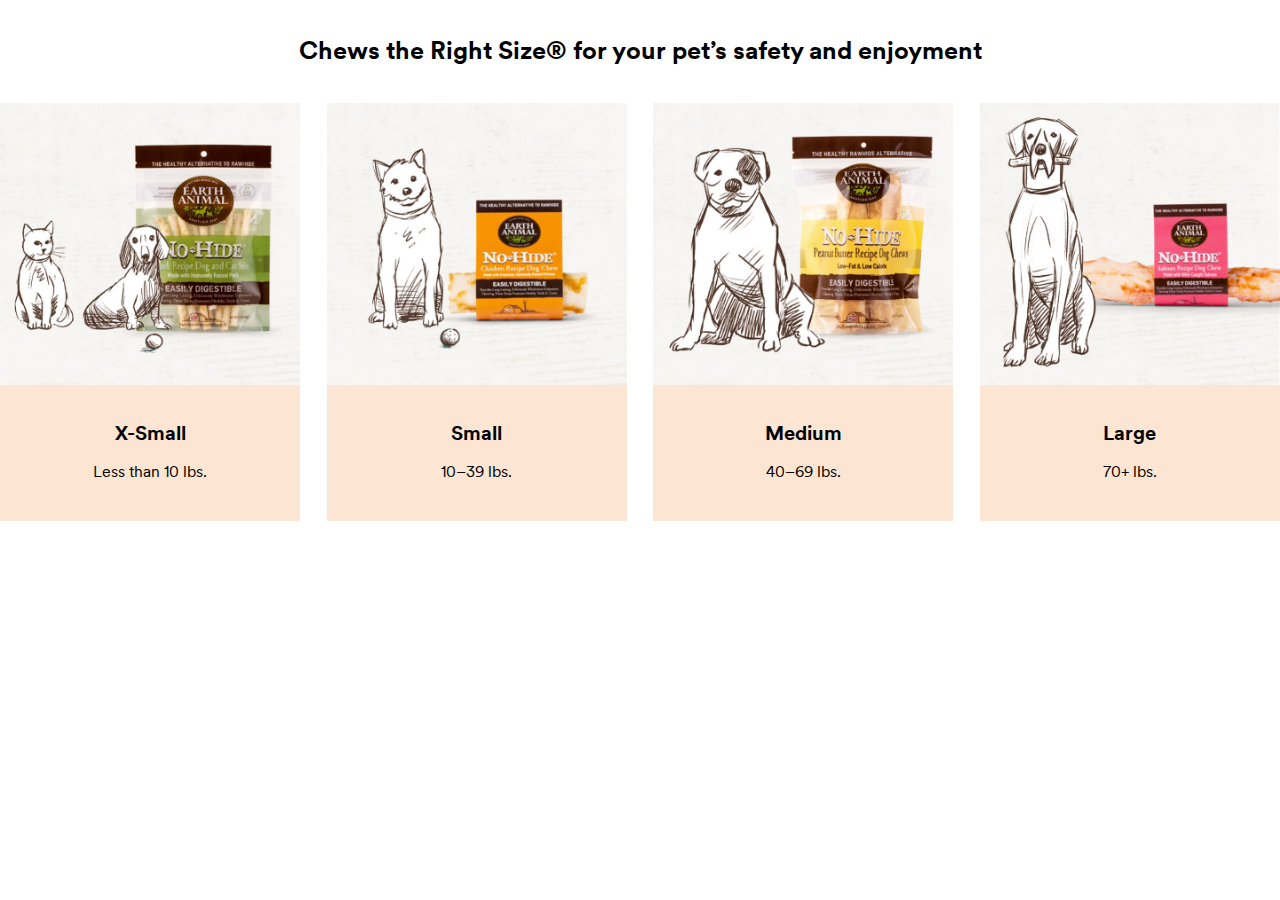
==== index.html @ 5b6c7db3 "Size section completed" ====
<!DOCTYPE html>
<html lang="en">
<head>
    <meta charset="UTF-8">
    <meta http-equiv="X-UA-Compatible" content="IE=edge">
    <meta name="viewport" content="width=device-width, initial-scale=1.0">
    <meta name="description" content="Shop Earth Animal at Petco for wholesome, long-lasting and tasty no-hide chews made with six simple ingredients plus sustainably sourced protein.  ">
    <title>Earth Animal | Petco </title>
    <link rel="stylesheet" href="base.css">

</head>
<body>
    <!-- Page wrapper start -->
    <div class="earth-animal">
        <!-- Sizes - Section 2 -->
        <div class="earth-animal__sizes">
            <div class="earth-animal__section-title">
                <h2>Chews the Right Size® for your pet’s safety and enjoyment  </h2>
            </div>
            <div class="earth-animal__sizes--content custom-container">
                <div class="earth-animal__sizes--content-wrapper flex-box">
                    <!-- Size 01 -->
                    <div class="sizes__single-item">
                        <div class="sizes__single-item--img">
                            <img src="img/petco-earth-animal-sizes1.jpg" alt="Dog and cat icon next to a bag of Earth Animal no-hide chews.">
                        </div>
                        <div class="sizes__single-item--text">
                            <h2>X-Small </h2>
                            <p>Less than 10 lbs.  </p>
                        </div>
                    </div>
                    <!-- Size 02 -->
                    <div class="sizes__single-item">
                        <div class="sizes__single-item--img">
                            <img src="img/petco-earth-animal-sizes2.jpg" alt="Small-sized dog icon next to a bag of Earth Animal no-hide chews.">
                        </div>
                        <div class="sizes__single-item--text">
                            <h2>Small </h2>
                            <p>10–39 lbs.  </p>
                        </div>
                    </div>
                    <!-- Size 03 -->
                    <div class="sizes__single-item">
                        <div class="sizes__single-item--img">
                            <img src="img/petco-earth-animal-sizes3.jpg" alt="Medium-sized dog icon next to a bag of Earth Animal no-hide chews.">
                        </div>
                        <div class="sizes__single-item--text">
                            <h2>Medium </h2>
                            <p>40–69 lbs.  </p>
                        </div>
                    </div>
                    <!-- Size 04 -->
                    <div class="sizes__single-item">
                        <div class="sizes__single-item--img">
                            <img src="img/petco-earth-animal-sizes4.jpg" alt="Large-sized dog icon with a chew in their mouth next to a bag of Earth Animal no-hide chews.">
                        </div>
                        <div class="sizes__single-item--text">
                            <h2>Large </h2>
                            <p>70+ lbs. </p>
                        </div>
                    </div>
                </div>
            </div>
        </div>
    </div>
</body>
</html>
---- base.css ----
@import "common.css";
@import "custom.css";
@import "font.css";

@import "responsive.css";
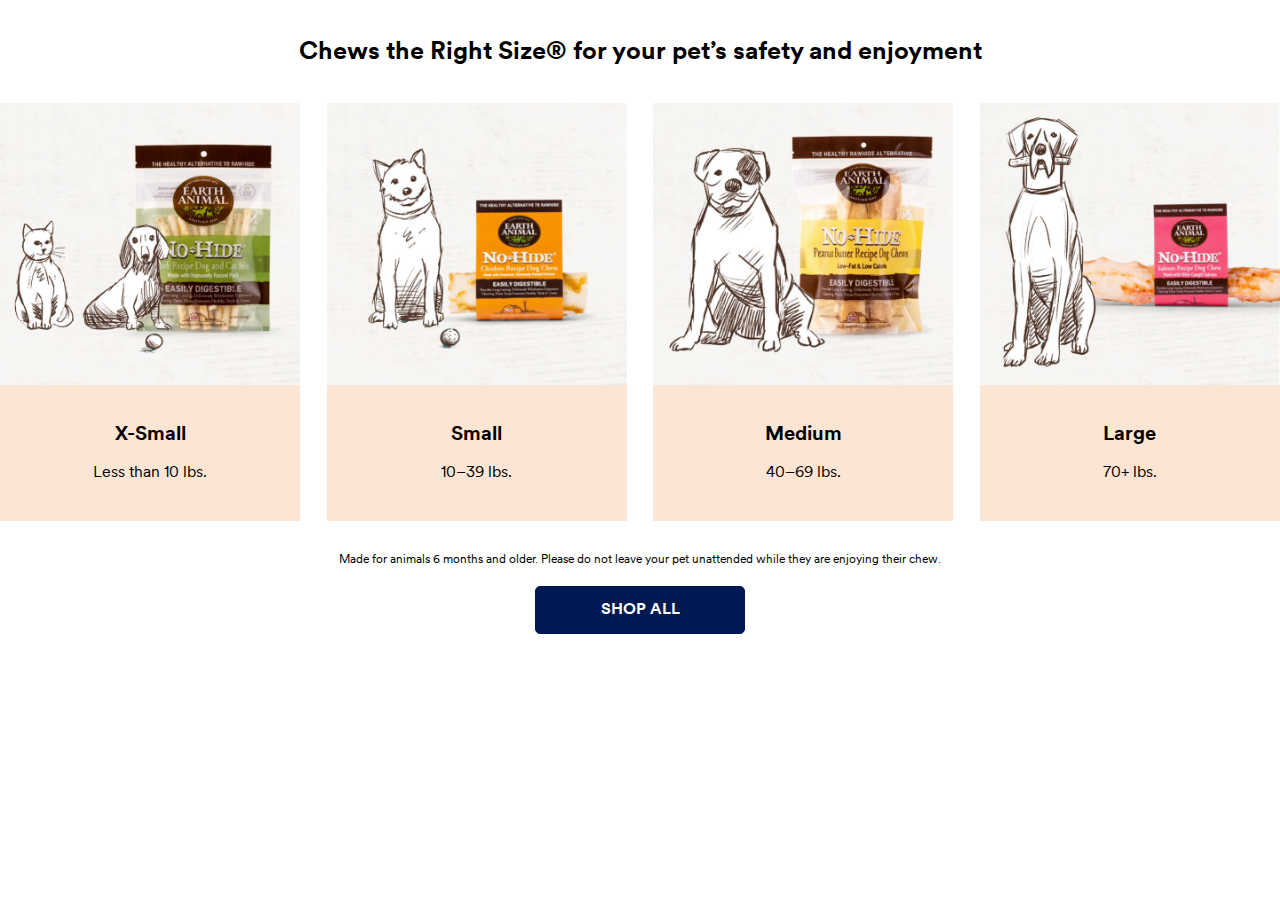
==== commit fbfa1f48: "Size description & cta" ====
--- a/index.html
+++ b/index.html
@@ -25,7 +25,7 @@
                             <img src="img/petco-earth-animal-sizes1.jpg" alt="Dog and cat icon next to a bag of Earth Animal no-hide chews.">
                         </div>
                         <div class="sizes__single-item--text">
-                            <h2>X-Small </h2>
+                            <h3>X-Small </h3>
                             <p>Less than 10 lbs.  </p>
                         </div>
                     </div>
@@ -35,7 +35,7 @@
                             <img src="img/petco-earth-animal-sizes2.jpg" alt="Small-sized dog icon next to a bag of Earth Animal no-hide chews.">
                         </div>
                         <div class="sizes__single-item--text">
-                            <h2>Small </h2>
+                            <h3>Small </h3>
                             <p>10–39 lbs.  </p>
                         </div>
                     </div>
@@ -45,7 +45,7 @@
                             <img src="img/petco-earth-animal-sizes3.jpg" alt="Medium-sized dog icon next to a bag of Earth Animal no-hide chews.">
                         </div>
                         <div class="sizes__single-item--text">
-                            <h2>Medium </h2>
+                            <h3>Medium </h3>
                             <p>40–69 lbs.  </p>
                         </div>
                     </div>
@@ -55,12 +55,18 @@
                             <img src="img/petco-earth-animal-sizes4.jpg" alt="Large-sized dog icon with a chew in their mouth next to a bag of Earth Animal no-hide chews.">
                         </div>
                         <div class="sizes__single-item--text">
-                            <h2>Large </h2>
+                            <h3>Large </h3>
                             <p>70+ lbs. </p>
                         </div>
                     </div>
                 </div>
             </div>
+            <div class="sizes__description">
+                <p>Made for animals 6 months and older. Please do not leave your pet unattended while they are enjoying their chew.</p>
+            </div>
+            <div class="sizes__cta cta-box">
+                <a href="">Shop All</a>
+            </div>
         </div>
     </div>
 </body>
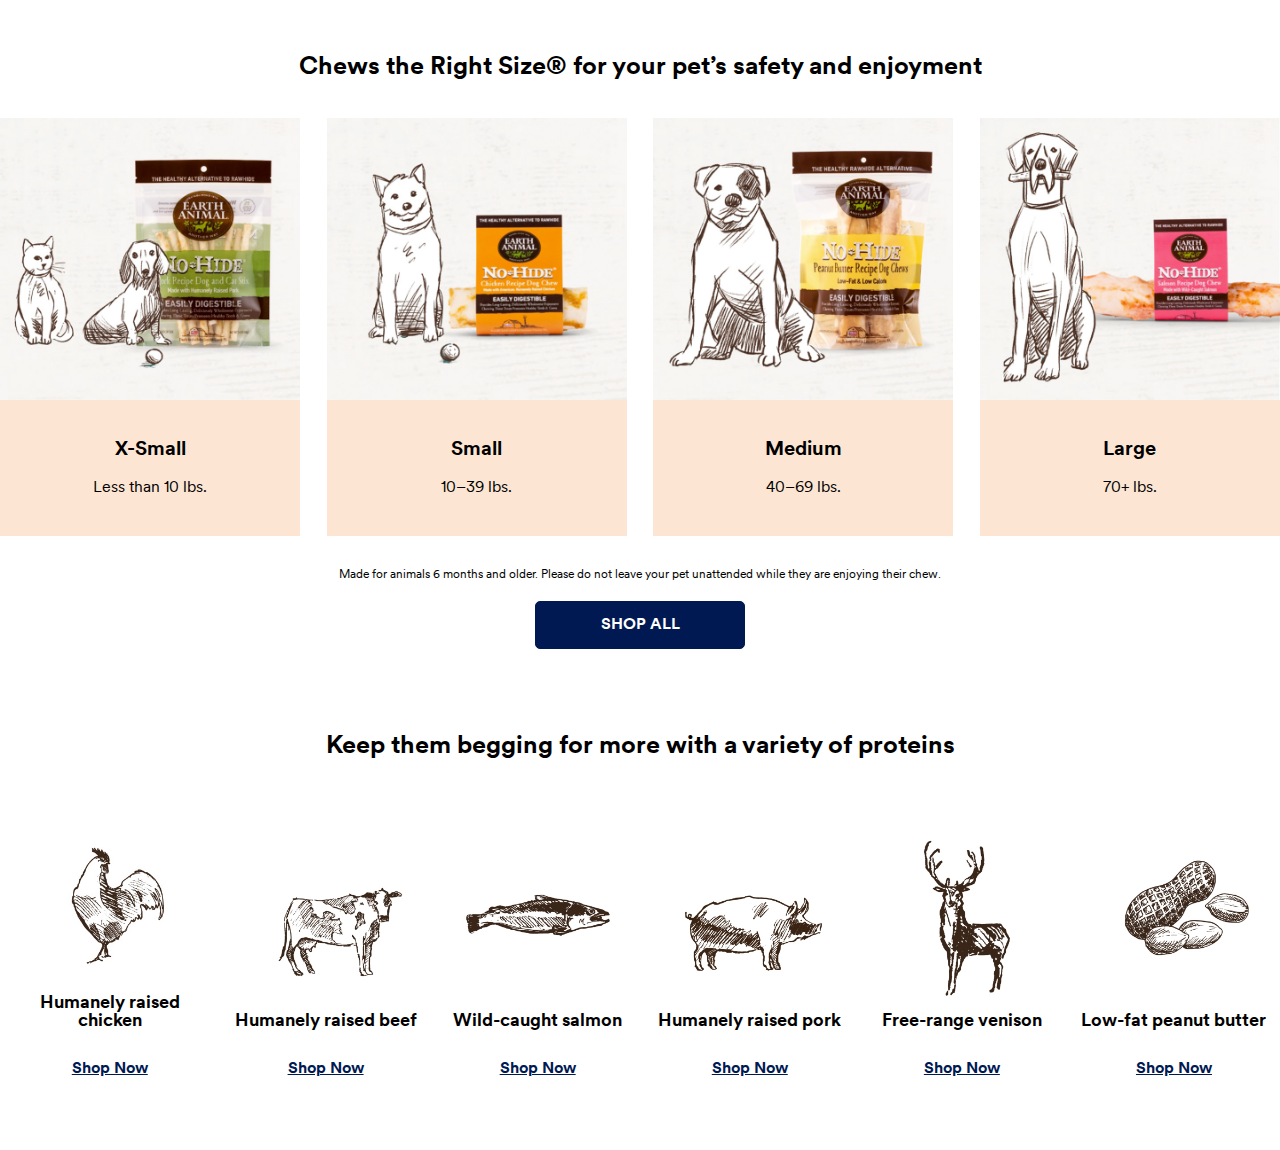
==== commit 87962b1d: "Variety Proteins" ====
--- a/index.html
+++ b/index.html
@@ -13,7 +13,7 @@
     <!-- Page wrapper start -->
     <div class="earth-animal">
         <!-- Sizes - Section 2 -->
-        <div class="earth-animal__sizes">
+        <div class="earth-animal__sizes section-padding30">
             <div class="earth-animal__section-title">
                 <h2>Chews the Right Size® for your pet’s safety and enjoyment  </h2>
             </div>
@@ -68,6 +68,89 @@
                 <a href="">Shop All</a>
             </div>
         </div>
+
+        <!-- Variety proteins -->
+        <div class="earth-animal__variety-proteins section-padding30">
+            <div class="earth-animal__section-title">
+                <h2>Keep them begging for more with a variety of proteins </h2>
+            </div>
+            <div class="variety-proteins__content custom-container">
+                <div class="variety-proteins__content--wrapper flex-box">
+                    <!-- Item 01 -->
+                    <div class="variety-proteins__single-item">
+                        <a href="">
+                            <div class="variety-proteins__single-item--img">
+                                <img src="img/petco-earth-animal-variety1.jpg" alt="Chicken icon.">
+                            </div>
+                            <div class="variety-proteins__single-item--text">
+                                <h3>Humanely raised chicken </h3>
+                                <div class="cta-underline">Shop Now</div>
+                            </div>
+                        </a>
+                    </div>
+                    <!-- Item 02 -->
+                    <div class="variety-proteins__single-item">
+                        <a href="">
+                            <div class="variety-proteins__single-item--img">
+                                <img src="img/petco-earth-animal-variety2.jpg" alt="Cow icon.">
+                            </div>
+                            <div class="variety-proteins__single-item--text">
+                                <h3>Humanely raised beef </h3>
+                                <div class="cta-underline">Shop Now</div>
+                            </div>
+                        </a>
+                    </div>
+                    <!-- Item 03 -->
+                    <div class="variety-proteins__single-item">
+                        <a href="">
+                            <div class="variety-proteins__single-item--img">
+                                <img src="img/petco-earth-animal-variety3.jpg" alt="Fish icon.">
+                            </div>
+                            <div class="variety-proteins__single-item--text">
+                                <h3>Wild-caught salmon </h3>
+                                <div class="cta-underline">Shop Now</div>
+                            </div>
+                        </a>
+                    </div>
+                    <!-- Item 04 -->
+                    <div class="variety-proteins__single-item">
+                        <a href="">
+                            <div class="variety-proteins__single-item--img">
+                                <img src="img/petco-earth-animal-variety4.jpg" alt="Pig icon.">
+                            </div>
+                            <div class="variety-proteins__single-item--text">
+                                <h3>Humanely raised pork </h3>
+                                <div class="cta-underline">Shop Now</div>
+                            </div>
+                        </a>
+                    </div>
+                    <!-- Item 05 -->
+                    <div class="variety-proteins__single-item">
+                        <a href="">
+                            <div class="variety-proteins__single-item--img">
+                                <img src="img/petco-earth-animal-variety5.jpg" alt="Deer icon.">
+                            </div>
+                            <div class="variety-proteins__single-item--text">
+                                <h3>Free-range venison  </h3>
+                                <div class="cta-underline">Shop Now</div>
+                            </div>
+                        </a>
+                    </div>
+                    <!-- Item 06 -->
+                    <div class="variety-proteins__single-item">
+                        <a href="">
+                            <div class="variety-proteins__single-item--img">
+                                <img src="img/petco-earth-animal-variety6.jpg" alt="Peanut shell with peanuts icon.">
+                            </div>
+                            <div class="variety-proteins__single-item--text">
+                                <h3>Low-fat peanut butter </h3>
+                                <div class="cta-underline">Shop Now</div>
+                            </div>
+                        </a>
+                    </div>
+                </div>
+            </div>
+        </div>
     </div>
 </body>
 </html>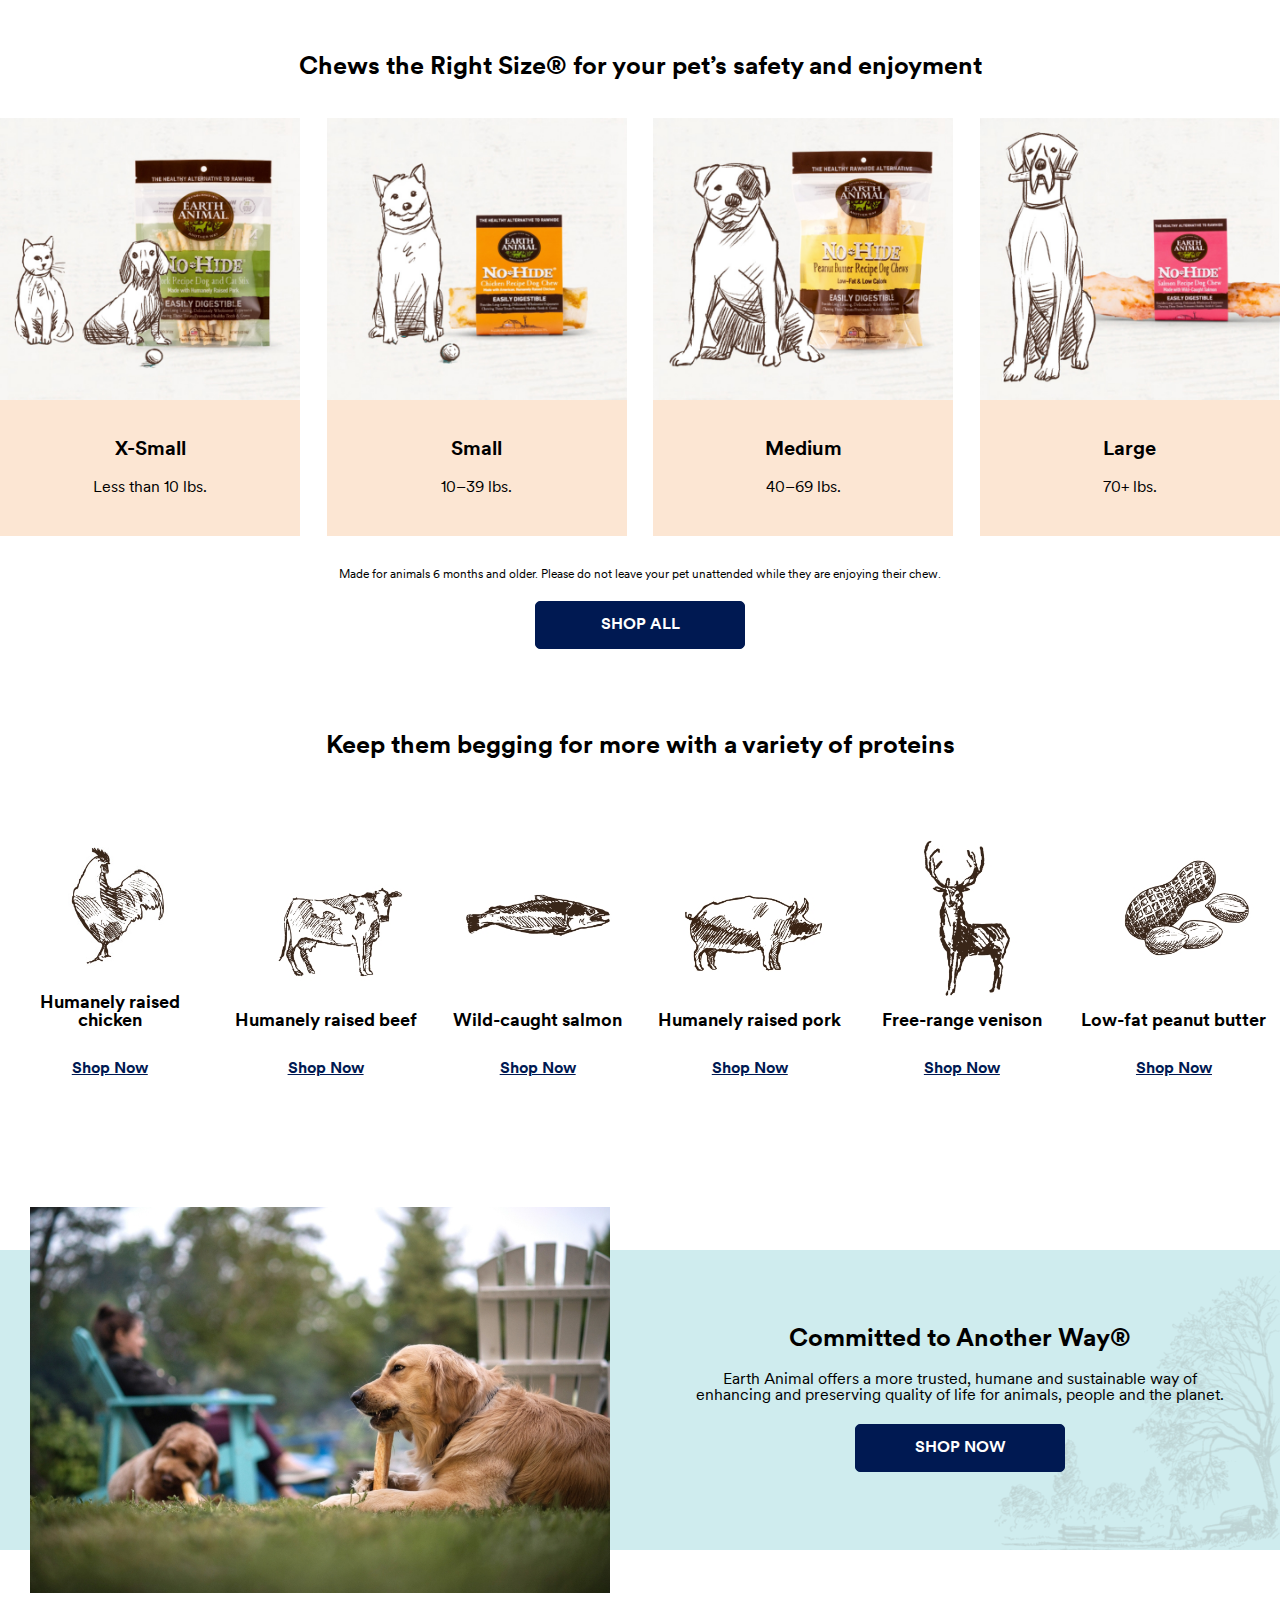
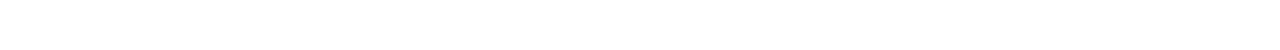
==== commit a2d1bb13: "Bottom hero" ====
--- a/index.html
+++ b/index.html
@@ -13,7 +13,7 @@
     <!-- Page wrapper start -->
     <div class="earth-animal">
         <!-- Sizes - Section 2 -->
-        <div class="earth-animal__sizes section-padding30">
+        <section class="earth-animal__sizes section-padding30">
             <div class="earth-animal__section-title">
                 <h2>Chews the Right Size® for your pet’s safety and enjoyment  </h2>
             </div>
@@ -67,10 +67,10 @@
             <div class="sizes__cta cta-box">
                 <a href="">Shop All</a>
             </div>
-        </div>
+        </section>
 
         <!-- Variety proteins -->
-        <div class="earth-animal__variety-proteins section-padding30">
+        <section class="earth-animal__variety-proteins section-padding30">
             <div class="earth-animal__section-title">
                 <h2>Keep them begging for more with a variety of proteins </h2>
             </div>
@@ -150,7 +150,31 @@
                     </div>
                 </div>
             </div>
-        </div>
+        </section>
+
+        <!-- Bottom Hero -->
+        <section class="bottom-hero container-full">
+            <div class="bottom-hero__bg">
+                <div class="bottom-hero__content">
+                    <div class="bottom-hero__content-wrapper custom-container flex-box">
+                        <div class="bottom-hero__content-wrapper--col">
+                            <div class="bottom-hero__content--img">
+                                <img src="img/citrus-earth-animal-bottom-hero.jpg" alt="A dog laying outside biting on an Earth Animal no-hide chew.">
+                            </div>
+                        </div>
+                        <div class="bottom-hero__content-wrapper--col">
+                            <div class="bottom-hero__content--text">
+                                <h2>Committed to Another Way® </h2>
+                                <p>Earth Animal offers a more trusted, humane and sustainable way of enhancing and preserving quality of life for animals, people and the planet. </p>
+                                <div class="cta-box">
+                                    <a href="">Shop Now</a>
+                                </div>
+                            </div>
+                        </div>
+                    </div>
+                </div>
+            </div>
+        </section>
     </div>
 </body>
 </html>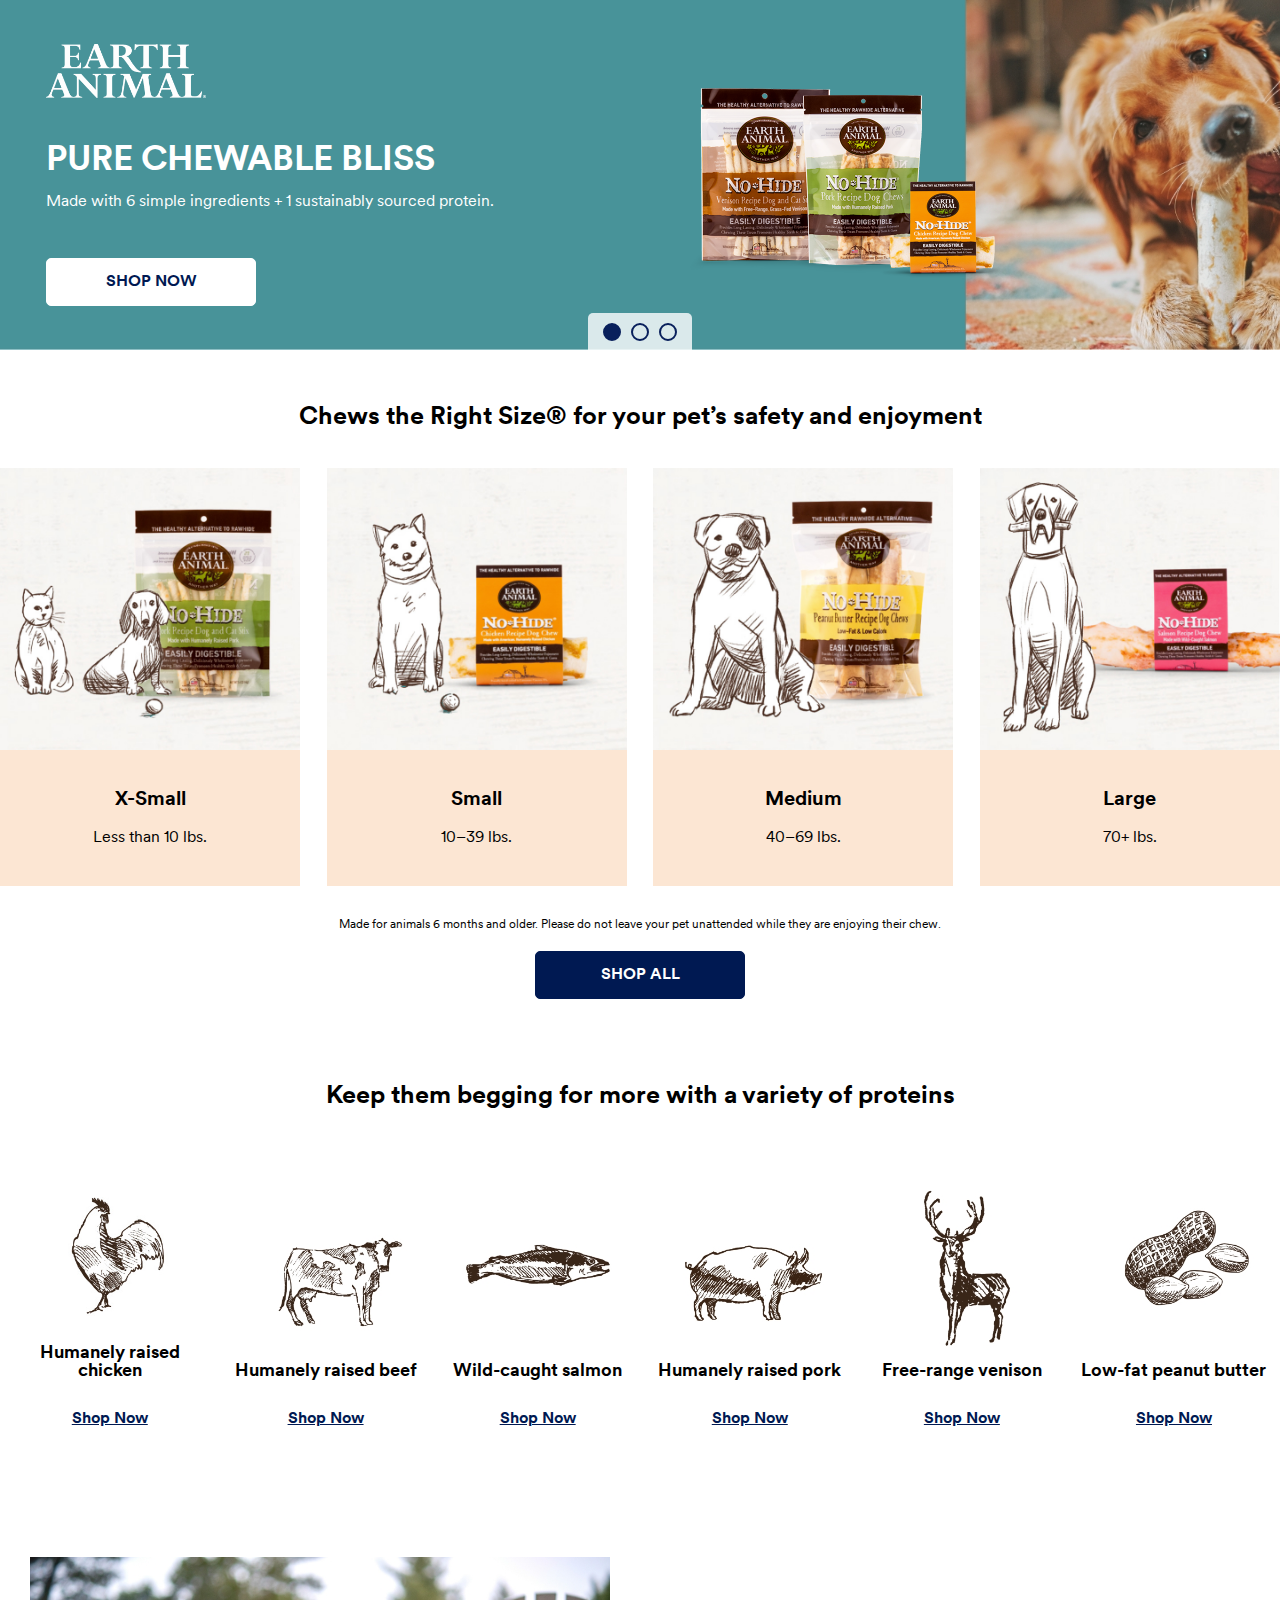
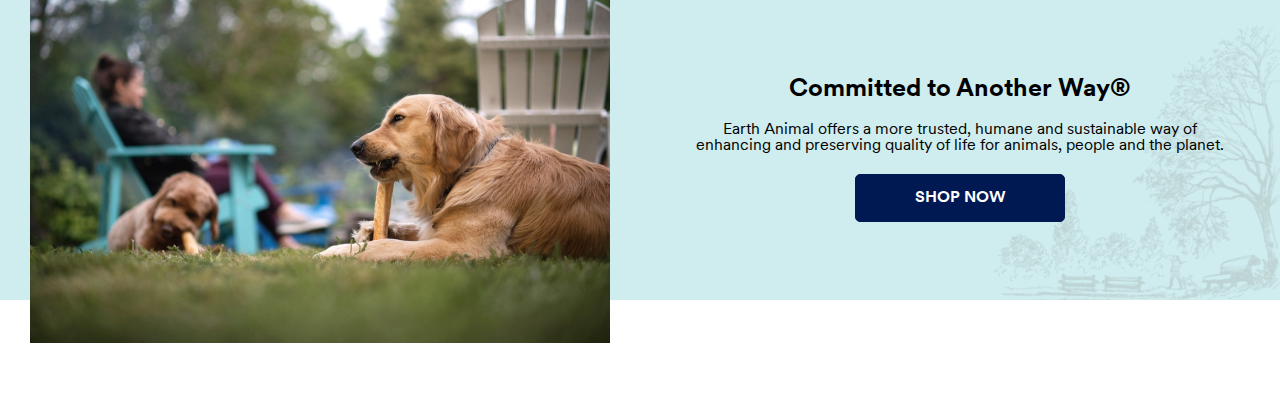
==== commit 207e72d4: "Dev completed" ====
--- a/index.html
+++ b/index.html
@@ -12,6 +12,84 @@
 <body>
     <!-- Page wrapper start -->
     <div class="earth-animal">
+        <!-- POV section -->
+        <section class="citrus_earth_animal_carousel">
+            <div class="citrus_earth_animal_carousel-inner flex-box">
+                <!-- POV 01 -->
+                <div class="citrus_earth_animal_carousel-item pov1" title="Bags of Earth Animal no-hide chews with a dog biting on a chew.">
+                    <div class="custom-container flex-box" title="Bags of Earth Animal no-hide chews with a dog biting on a chew.">
+                        <div class="citrus_earth_animal_carousel-item__col flex-box">
+                            <div class="citrus_earth_animal__pov--logo">
+                                <img src="img/citrus-earth-animal-logo.png" alt="Earth Animal logo.">
+                            </div>
+                            <div class="citrus_earth_animal__pov--text">
+                                <h1>PURE CHEWABLE BLISS </h1>
+                                <p>Made with 6 simple ingredients + 1 sustainably sourced protein. </p>
+                            </div>
+                            <div class="citrus_earth_animal__pov--cta cta-box">
+                                <a href="https://www.petco.com/shop/en/petcostore/brand/earth-animal" manual_cm_sp="sponsoredbrandpage:earthanimal:heropov:1:purechewablebliss:shownow" onclick="clickTrackLink(this);">Shop Now</a>
+                            </div>
+                        </div>
+                        <div class="citrus_earth_animal_carousel-item__col">
+                            <div class="citrus_earth_animal__pov--shots">
+                                <img src="img/petco-earth-animal-pov-product1.png" alt="Bags of Earth Animal no-hide chews with a dog biting on a chew.">
+                            </div>
+                        </div>
+                    </div>
+                </div>
+                <!-- POV 02 -->
+                <div class="citrus_earth_animal_carousel-item pov2" title="A dog outside with a chew in their mouth.">
+                    <div class="custom-container flex-box" title="A dog outside with a chew in their mouth.">
+                        <div class="citrus_earth_animal_carousel-item__col flex-box container-full">
+                            <div class="citrus_earth_animal__pov--logo">
+                                <img src="img/citrus-earth-animal-logo.png" alt="Earth Animal logo.">
+                            </div>
+                            <div class="citrus_earth_animal__pov--text">
+                                <h1>WHOLESOME AND LONG-LASTING CHEWS </h1>
+                                <p>Promote healthy teeth and gums while maintaining high digestibility and nutrition. </p>
+                            </div>
+                            <div class="citrus_earth_animal__pov--cta cta-box">
+                                <a href="https://www.petco.com/shop/en/petcostore/brand/earth-animal" manual_cm_sp="sponsoredbrandpage:earthanimal:heropov:2:wholesomelonglastingchews:shownow" onclick="clickTrackLink(this);">Shop Now</a>
+                            </div>
+                        </div>
+                        <div class="citrus_earth_animal_carousel-item__col">
+                            <div class="citrus_earth_animal__pov--shots" style="opacity: 0;">
+                                <img src="img/petco-earth-animal-pov-product1.png" alt="">
+                            </div>
+                        </div>
+                    </div>
+                </div>
+                <!-- POV 03 -->
+                <div class="citrus_earth_animal_carousel-item pov3" title="A close-up of a chew with a sketch of an open field in the background.">
+                    <div class="custom-container flex-box" title="A close-up of a chew with a sketch of an open field in the background.">
+                        <div class="citrus_earth_animal_carousel-item__col flex-box">
+                            <div class="citrus_earth_animal__pov--logo">
+                                <img src="img/citrus-earth-animal-logo.png" alt="Earth Animal logo.">
+                            </div>
+                            <div class="citrus_earth_animal__pov--text">
+                                <h1>SCRUMPTIOUS STICKS OF GOODNESS </h1>
+                                <p>Mixed, rolled and baked in the USA without any bleach, synthetic chemicals or preservatives.</p>
+                            </div>
+                            <div class="citrus_earth_animal__pov--cta cta-box">
+                                <a href="https://www.petco.com/shop/en/petcostore/brand/earth-animal" manual_cm_sp="sponsoredbrandpage:earthanimal:heropov:3:scrumptioussticks:shownow" onclick="clickTrackLink(this);">Shop Now</a>
+                            </div>
+                        </div>
+                        <div class="citrus_earth_animal_carousel-item__col">
+                            <div class="citrus_earth_animal__pov--shots">
+                                <img src="img/petco-earth-animal-pov-product3.png" alt="A close-up of a chew with a sketch of an open field in the background.">
+                            </div>
+                        </div>
+                    </div>
+                </div>
+            </div>
+            <!-- Next & Prev buttons -->
+            <div class="citrus_earth_animal_carousel-controls">
+                <span class="prev"></span>
+                <span class="next"></span>
+            </div>
+            <div class="citrus_earth_animal_carousel-indicators"></div>
+        </section>
+
         <!-- Sizes - Section 2 -->
         <section class="earth-animal__sizes section-padding30">
             <div class="earth-animal__section-title">
@@ -65,7 +143,7 @@
                 <p>Made for animals 6 months and older. Please do not leave your pet unattended while they are enjoying their chew.</p>
             </div>
             <div class="sizes__cta cta-box">
-                <a href="">Shop All</a>
+                <a href="https://www.petco.com/shop/en/petcostore/brand/earth-animal" manual_cm_sp="sponsoredbrandpage:earthanimal:sizeguide:1:chewstherightsize:shopall" onclick="clickTrackLink(this);">Shop All</a>
             </div>
         </section>
 
@@ -78,7 +156,7 @@
                 <div class="variety-proteins__content--wrapper flex-box">
                     <!-- Item 01 -->
                     <div class="variety-proteins__single-item">
-                        <a href="">
+                        <a href="https://www.petco.com/shop/en/petcostore/brand/earth-animal#facet:375566710410599107101110&productBeginIndex:0&orderBy:&pageView:grid&minPrice:&maxPrice:&pageSize:&" manual_cm_sp="sponsoredbrandpage:earthanimal:varietyofproteins:1:humanelyraisedchicken:shopnow" onclick="clickTrackLink(this);">
                             <div class="variety-proteins__single-item--img">
                                 <img src="img/petco-earth-animal-variety1.jpg" alt="Chicken icon.">
                             </div>
@@ -90,7 +168,7 @@
                     </div>
                     <!-- Item 02 -->
                     <div class="variety-proteins__single-item">
-                        <a href="">
+                        <a href="https://www.petco.com/shop/en/petcostore/brand/earth-animal#facet:3755666101101102&productBeginIndex:0&orderBy:&pageView:grid&minPrice:&maxPrice:&pageSize:&" manual_cm_sp="sponsoredbrandpage:earthanimal:varietyofproteins:2:humanelyraisedbeef:shopnow" onclick="clickTrackLink(this);">
                             <div class="variety-proteins__single-item--img">
                                 <img src="img/petco-earth-animal-variety2.jpg" alt="Cow icon.">
                             </div>
@@ -102,7 +180,7 @@
                     </div>
                     <!-- Item 03 -->
                     <div class="variety-proteins__single-item">
-                        <a href="">
+                        <a href="https://www.petco.com/shop/en/petcostore/brand/earth-animal#facet:375568310197102111111100&productBeginIndex:0&orderBy:&pageView:grid&minPrice:&maxPrice:&pageSize:&" manual_cm_sp="sponsoredbrandpage:earthanimal:varietyofproteins:3:wildcaughtsalmon:shopnow" onclick="clickTrackLink(this);">
                             <div class="variety-proteins__single-item--img">
                                 <img src="img/petco-earth-animal-variety3.jpg" alt="Fish icon.">
                             </div>
@@ -114,7 +192,7 @@
                     </div>
                     <!-- Item 04 -->
                     <div class="variety-proteins__single-item">
-                        <a href="">
+                        <a href="https://www.petco.com/shop/SearchDisplay?categoryId=&storeId=10151&catalogId=10051&langId=-1&sType=SimpleSearch&resultCatEntryType=2&showResultsPage=true&searchSource=Q&pageView=&beginIndex=0&pageSize=48&fromPageValue=search&searchKeyword=&searchTerm=Earth%20Animal%20Pork" manual_cm_sp="sponsoredbrandpage:earthanimal:varietyofproteins:4:humanelyraisedpork:shopnow" onclick="clickTrackLink(this);">
                             <div class="variety-proteins__single-item--img">
                                 <img src="img/petco-earth-animal-variety4.jpg" alt="Pig icon.">
                             </div>
@@ -126,7 +204,7 @@
                     </div>
                     <!-- Item 05 -->
                     <div class="variety-proteins__single-item">
-                        <a href="">
+                        <a href="https://www.petco.com/shop/en/petcostore/brand/earth-animal#facet:3755686101110105115111110&productBeginIndex:0&orderBy:&pageView:grid&minPrice:&maxPrice:&pageSize:&" manual_cm_sp="sponsoredbrandpage:earthanimal:varietyofproteins:5:freerangevenison:shopnow" onclick="clickTrackLink(this);">
                             <div class="variety-proteins__single-item--img">
                                 <img src="img/petco-earth-animal-variety5.jpg" alt="Deer icon.">
                             </div>
@@ -138,7 +216,7 @@
                     </div>
                     <!-- Item 06 -->
                     <div class="variety-proteins__single-item">
-                        <a href="">
+                        <a href="https://www.petco.com/shop/en/petcostore/brand/earth-animal#facet:4099276460822233227861011031011169711410597110&productBeginIndex:0&orderBy:&pageView:grid&minPrice:&maxPrice:&pageSize:&" manual_cm_sp="sponsoredbrandpage:earthanimal:varietyofproteins:6:lowfatpeanutbutter:shopnow" onclick="clickTrackLink(this);">
                             <div class="variety-proteins__single-item--img">
                                 <img src="img/petco-earth-animal-variety6.jpg" alt="Peanut shell with peanuts icon.">
                             </div>
@@ -167,7 +245,7 @@
                                 <h2>Committed to Another Way® </h2>
                                 <p>Earth Animal offers a more trusted, humane and sustainable way of enhancing and preserving quality of life for animals, people and the planet. </p>
                                 <div class="cta-box">
-                                    <a href="">Shop Now</a>
+                                    <a href="https://www.petco.com/shop/en/petcostore/brand/earth-animal" manual_cm_sp="sponsoredbrandpage:earthanimal:committedtoanotherway:1:committedtoannoterway:shopnow" onclick="clickTrackLink(this);">Shop Now</a>
                                 </div>
                             </div>
                         </div>
@@ -176,5 +254,175 @@
             </div>
         </section>
     </div>
+
+    <script>
+        let carousel = document.querySelector('.citrus_earth_animal_carousel');
+
+        let carouselInner = document.querySelector('.citrus_earth_animal_carousel-inner');
+
+        let prev = document.querySelector('.citrus_earth_animal_carousel-controls .prev');
+
+        let next = document.querySelector('.citrus_earth_animal_carousel-controls .next');
+
+        let slides =  document.querySelectorAll('.citrus_earth_animal_carousel-inner .citrus_earth_animal_carousel-item');
+
+        let totalSlides = slides.length;
+
+        let step = 100 / totalSlides;
+
+        let activeSlide = 0;
+
+        let activeIndicator = 0;
+
+        let direction = -1;
+
+        let jump = 1;
+
+        let interval = 50000;
+
+        let time;
+
+
+
+        //Init carousel
+        carouselInner.style.minWidth = (totalSlides * 100) + '%';
+        loadIndicators();
+        loop(true);
+
+
+        //Carousel events
+
+        next.addEventListener('click',()=>{
+            slideToNext();
+        });
+
+        prev.addEventListener('click',()=>{
+            slideToPrev();
+        });
+
+        carouselInner.addEventListener('transitionend',()=>{
+            if(direction === -1){
+                if(jump > 1){
+                    for(let i = 0; i < jump; i++){
+                        activeSlide++;
+                        carouselInner.append(carouselInner.firstElementChild);
+                    }
+                }else{
+                    activeSlide++;
+                    carouselInner.append(carouselInner.firstElementChild);
+                }
+            }else if(direction === 1){
+                if(jump > 1){
+                    for(let i = 0; i < jump; i++){
+                        activeSlide--;
+                        carouselInner.prepend(carouselInner.lastElementChild);
+                    }
+                }else{
+                    activeSlide--;
+                    carouselInner.prepend(carouselInner.lastElementChild);
+                }
+            };
+
+            carouselInner.style.transition = 'none';
+            carouselInner.style.transform = 'translateX(0%)';
+            setTimeout(()=>{
+                jump = 1;
+                carouselInner.style.transition = 'all ease .5s';
+            });
+            updateIndicators();
+        });
+
+        document.querySelectorAll('.citrus_earth_animal_carousel-indicators span').forEach(item=>{
+            item.addEventListener('click',(e)=>{
+                let slideTo = parseInt(e.target.dataset.slideTo);
+                
+                let indicators = document.querySelectorAll('.citrus_earth_animal_carousel-indicators span');
+
+                indicators.forEach((item,index)=>{
+                    if(item.classList.contains('active')){
+                        activeIndicator = index
+                    }
+                })
+
+                if(slideTo - activeIndicator > 1){
+                    jump = slideTo - activeIndicator;
+                    step = jump * step;
+                    slideToNext();
+                }else if(slideTo - activeIndicator === 1){
+                    slideToNext();
+                }else if(slideTo - activeIndicator < 0){
+
+                    if(Math.abs(slideTo - activeIndicator) > 1){
+                        jump = Math.abs(slideTo - activeIndicator);
+                        step = jump * step;
+                        slideToPrev();
+                    }
+                        slideToPrev();
+                }
+                step = 100 / totalSlides; 
+            })
+        });
+
+        carousel.addEventListener('mouseover',()=>{
+            loop(false);
+        })
+
+        carousel.addEventListener('mouseout',()=>{
+            loop(true);
+        })
+
+        //Carousel functions
+
+        function loadIndicators(){
+            slides.forEach((slide,index)=>{
+                if(index === 0){
+                    document.querySelector('.citrus_earth_animal_carousel-indicators').innerHTML +=
+                    `<span data-slide-to="${index}" class="active"></span>`;
+                }else{
+                    document.querySelector('.citrus_earth_animal_carousel-indicators').innerHTML +=
+                    `<span data-slide-to="${index}"></span>`;
+                }
+            }); 
+        };
+
+        function updateIndicators(){
+            if(activeSlide > (totalSlides - 1)){
+                activeSlide = 0;
+            }else if(activeSlide < 0){
+                activeSlide = (totalSlides - 1);
+            }
+            document.querySelector('.citrus_earth_animal_carousel-indicators span.active').classList.remove('active');
+            document.querySelectorAll('.citrus_earth_animal_carousel-indicators span')[activeSlide].classList.add('active');
+        };
+
+        function slideToNext(){
+            if(direction === 1){
+                direction = -1;
+                carouselInner.prepend(carouselInner.lastElementChild);
+            };
+            
+            carousel.style.justifyContent = 'flex-start';
+            carouselInner.style.transform = `translateX(-${step}%)`;
+        };
+
+        function slideToPrev(){
+            if(direction === -1){
+                direction = 1;
+                carouselInner.append(carouselInner.firstElementChild);
+            };
+            carousel.style.justifyContent = 'flex-end'
+            carouselInner.style.transform = `translateX(${step}%)`;
+        };
+
+        function loop(status){
+            if(status === true){
+                time = setInterval(()=>{
+                    slideToNext();
+                },interval);
+            }else{
+                clearInterval(time);
+            }
+        }
+    </script>
 </body>
 </html>--- a/base.css
+++ b/base.css
@@ -1,5 +1,6 @@
 @import "common.css";
 @import "custom.css";
 @import "font.css";
+@import "slider.css";
 
 @import "responsive.css";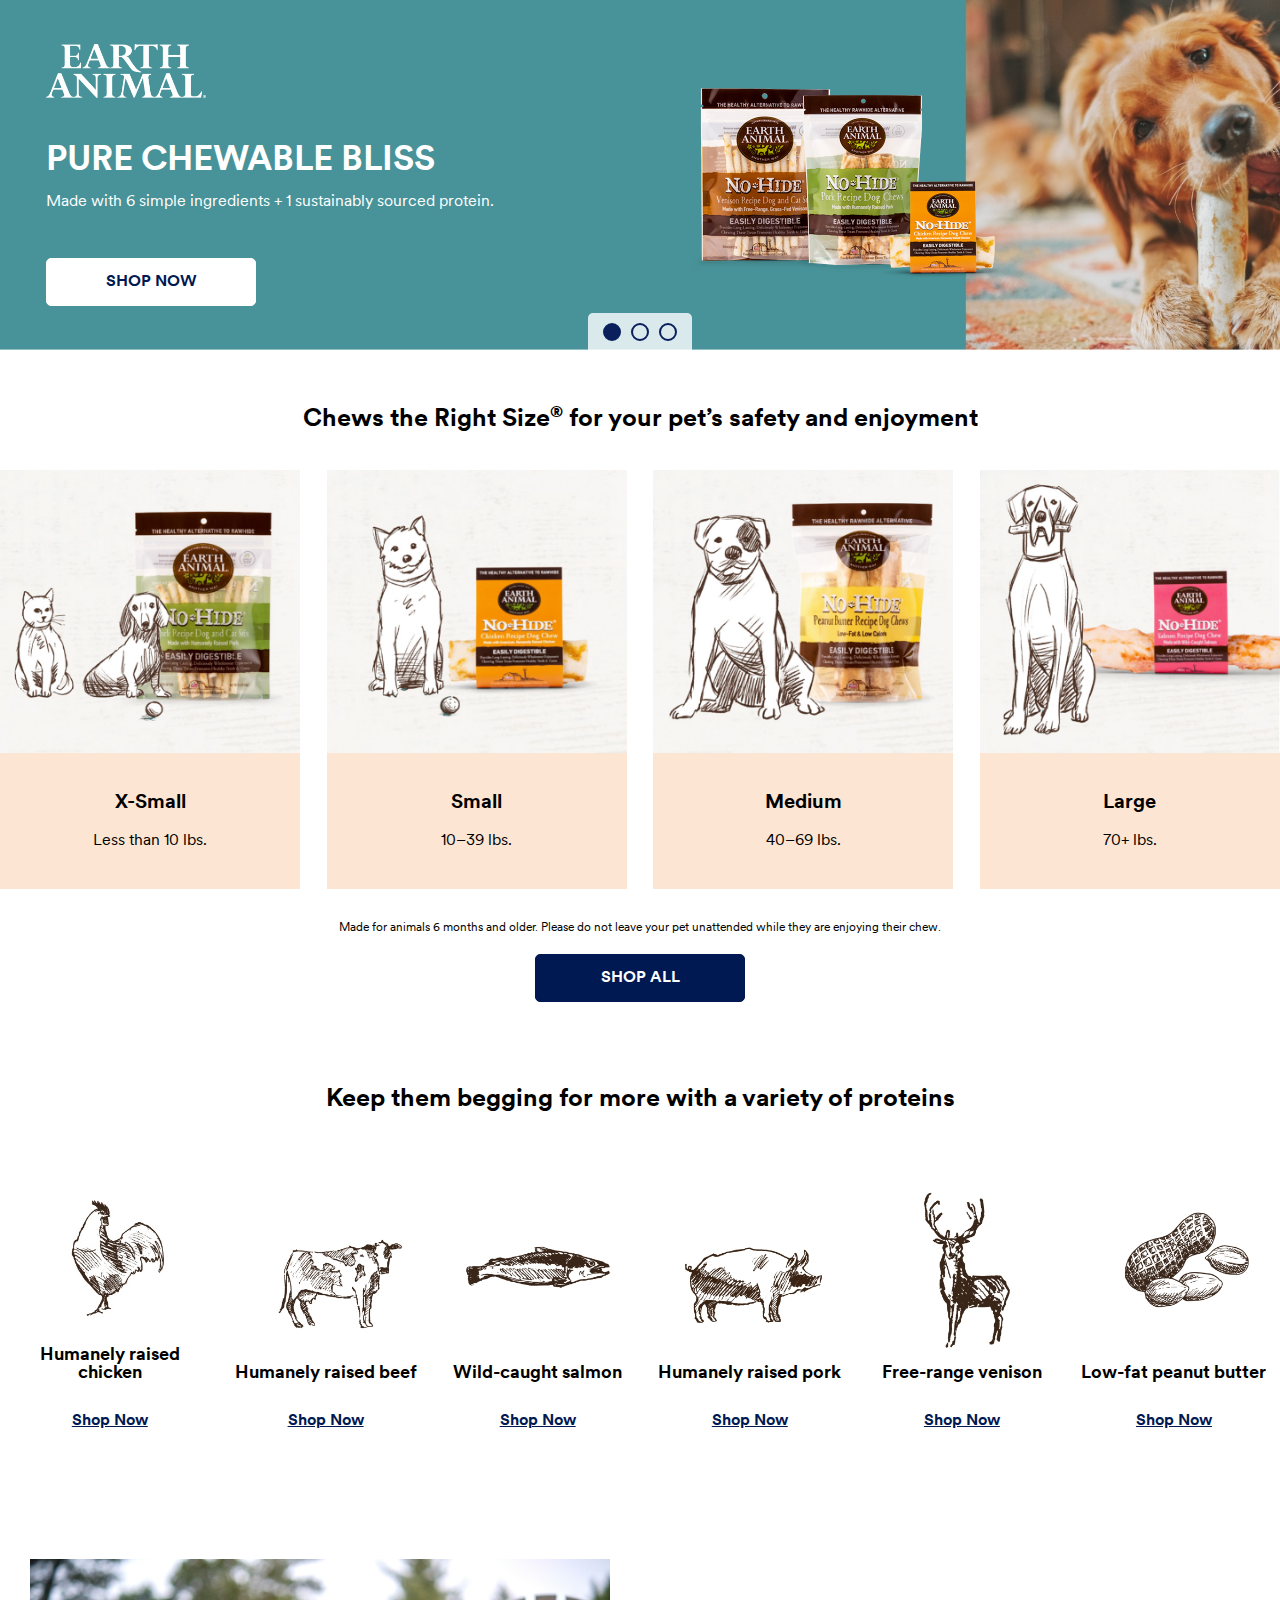
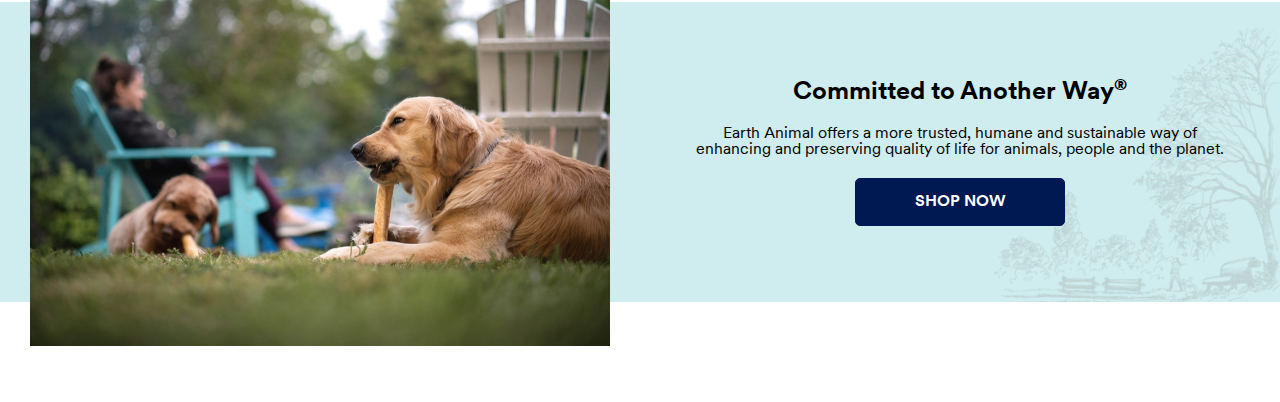
==== commit 9b240e3d: "Super script font changed" ====
--- a/index.html
+++ b/index.html
@@ -52,9 +52,9 @@
                                 <a href="https://www.petco.com/shop/en/petcostore/brand/earth-animal" manual_cm_sp="sponsoredbrandpage:earthanimal:heropov:2:wholesomelonglastingchews:shownow" onclick="clickTrackLink(this);">Shop Now</a>
                             </div>
                         </div>
-                        <div class="citrus_earth_animal_carousel-item__col">
+                        <div class="citrus_earth_animal_carousel-item__col" title="A dog outside with a chew in their mouth.">
                             <div class="citrus_earth_animal__pov--shots" style="opacity: 0;">
-                                <img src="img/petco-earth-animal-pov-product1.png" alt="">
+                                <img src="img/petco-earth-animal-pov-product1.png" alt="A dog outside with a chew in their mouth.">
                             </div>
                         </div>
                     </div>
@@ -93,7 +93,7 @@
         <!-- Sizes - Section 2 -->
         <section class="earth-animal__sizes section-padding30">
             <div class="earth-animal__section-title">
-                <h2>Chews the Right Size® for your pet’s safety and enjoyment  </h2>
+                <h2>Chews the Right Size<sup>®</sup> for your pet’s safety and enjoyment  </h2>
             </div>
             <div class="earth-animal__sizes--content custom-container">
                 <div class="earth-animal__sizes--content-wrapper flex-box">
@@ -242,7 +242,7 @@
                         </div>
                         <div class="bottom-hero__content-wrapper--col">
                             <div class="bottom-hero__content--text">
-                                <h2>Committed to Another Way® </h2>
+                                <h2>Committed to Another Way<sup>®</sup> </h2>
                                 <p>Earth Animal offers a more trusted, humane and sustainable way of enhancing and preserving quality of life for animals, people and the planet. </p>
                                 <div class="cta-box">
                                     <a href="https://www.petco.com/shop/en/petcostore/brand/earth-animal" manual_cm_sp="sponsoredbrandpage:earthanimal:committedtoanotherway:1:committedtoannoterway:shopnow" onclick="clickTrackLink(this);">Shop Now</a>
